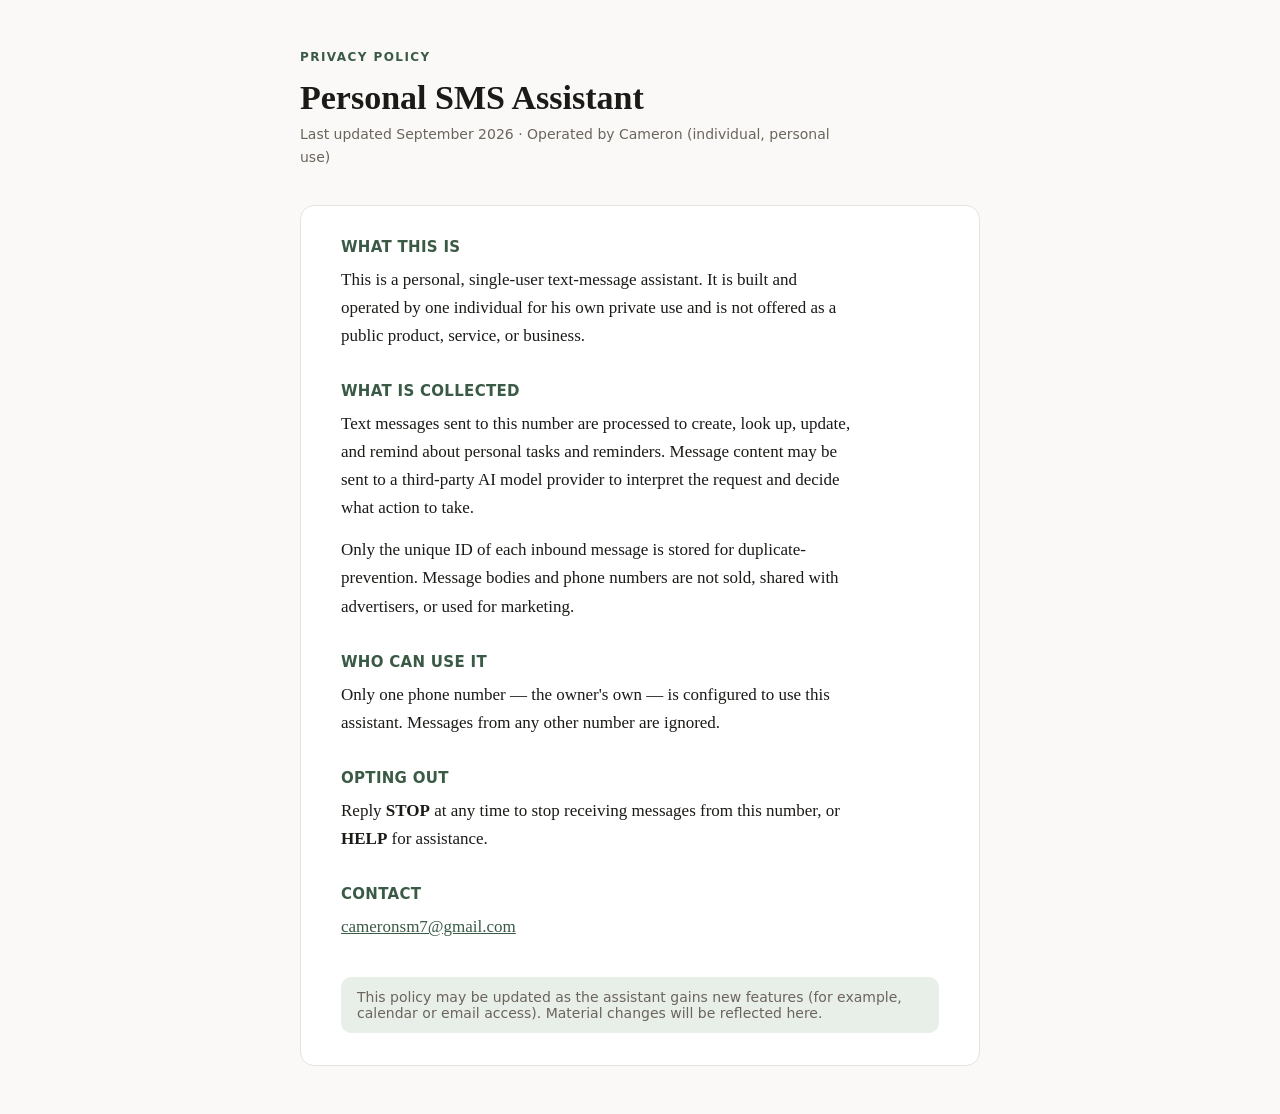
==== privacy.html @ 4bade598 "Create privacy.html" ====
<!DOCTYPE html>
<html lang="en">
<head>
<meta charset="UTF-8">
<meta name="viewport" content="width=device-width, initial-scale=1.0">
<title>Privacy Policy — Personal SMS Assistant</title>
<style>
:root{
  --bg:#faf9f7; --surface:#ffffff; --text:#1c1a17; --muted:#6b655c;
  --border:#e7e2da; --accent:#3a5a45; --accent-soft:#e8efe9;
}
@media (prefers-color-scheme: dark){
  :root{
    --bg:#17161a; --surface:#1f1e23; --text:#eeece7; --muted:#a7a29a;
    --border:#33313a; --accent:#8fc9a3; --accent-soft:#22302a;
  }
}
*{box-sizing:border-box;}
body{
  margin:0; background:var(--bg); color:var(--text);
  font-family:Georgia, "Times New Roman", serif;
  padding:48px 20px;
}
.page{max-width:680px; margin:0 auto;}
.eyebrow{
  font-family:system-ui, sans-serif; font-size:12px; letter-spacing:.12em;
  text-transform:uppercase; color:var(--accent); font-weight:600; margin:0 0 10px;
}
h1{font-size:34px; line-height:1.15; margin:0 0 6px;}
.meta{font-family:system-ui, sans-serif; color:var(--muted); font-size:14px; margin:0 0 36px;}
.card{
  background:var(--surface); border:1px solid var(--border); border-radius:14px;
  padding:32px clamp(20px,4vw,40px);
}
h2{
  font-family:system-ui, sans-serif; font-size:15px; letter-spacing:.02em;
  text-transform:uppercase; color:var(--accent); margin:32px 0 10px; font-weight:600;
}
h2:first-of-type{margin-top:0;}
p{font-size:17px; line-height:1.65; max-width:60ch; margin:0 0 14px; color:var(--text);}
.note{
  font-family:system-ui, sans-serif; font-size:14px; color:var(--muted);
  background:var(--accent-soft); border-radius:10px; padding:12px 16px; margin-top:36px;
}
a{color:var(--accent);}
</style>
</head>
<body>
<div class="page">
  <p class="eyebrow">Privacy Policy</p>
  <h1>Personal SMS Assistant</h1>
  <p class="meta">Last updated September 2026 &middot; Operated by Cameron (individual, personal use)</p>
  <div class="card">
    <h2>What this is</h2>
    <p>This is a personal, single-user text-message assistant. It is built and operated by one individual for his own private use and is not offered as a public product, service, or business.</p>

    <h2>What is collected</h2>
    <p>Text messages sent to this number are processed to create, look up, update, and remind about personal tasks and reminders. Message content may be sent to a third-party AI model provider to interpret the request and decide what action to take.</p>
    <p>Only the unique ID of each inbound message is stored for duplicate-prevention. Message bodies and phone numbers are not sold, shared with advertisers, or used for marketing.</p>

    <h2>Who can use it</h2>
    <p>Only one phone number &mdash; the owner's own &mdash; is configured to use this assistant. Messages from any other number are ignored.</p>

    <h2>Opting out</h2>
    <p>Reply <strong>STOP</strong> at any time to stop receiving messages from this number, or <strong>HELP</strong> for assistance.</p>

    <h2>Contact</h2>
    <p><a href="mailto:cameronsm7@gmail.com">cameronsm7@gmail.com</a></p>

    <div class="note">This policy may be updated as the assistant gains new features (for example, calendar or email access). Material changes will be reflected here.</div>
  </div>
</div>
</body>
</html>
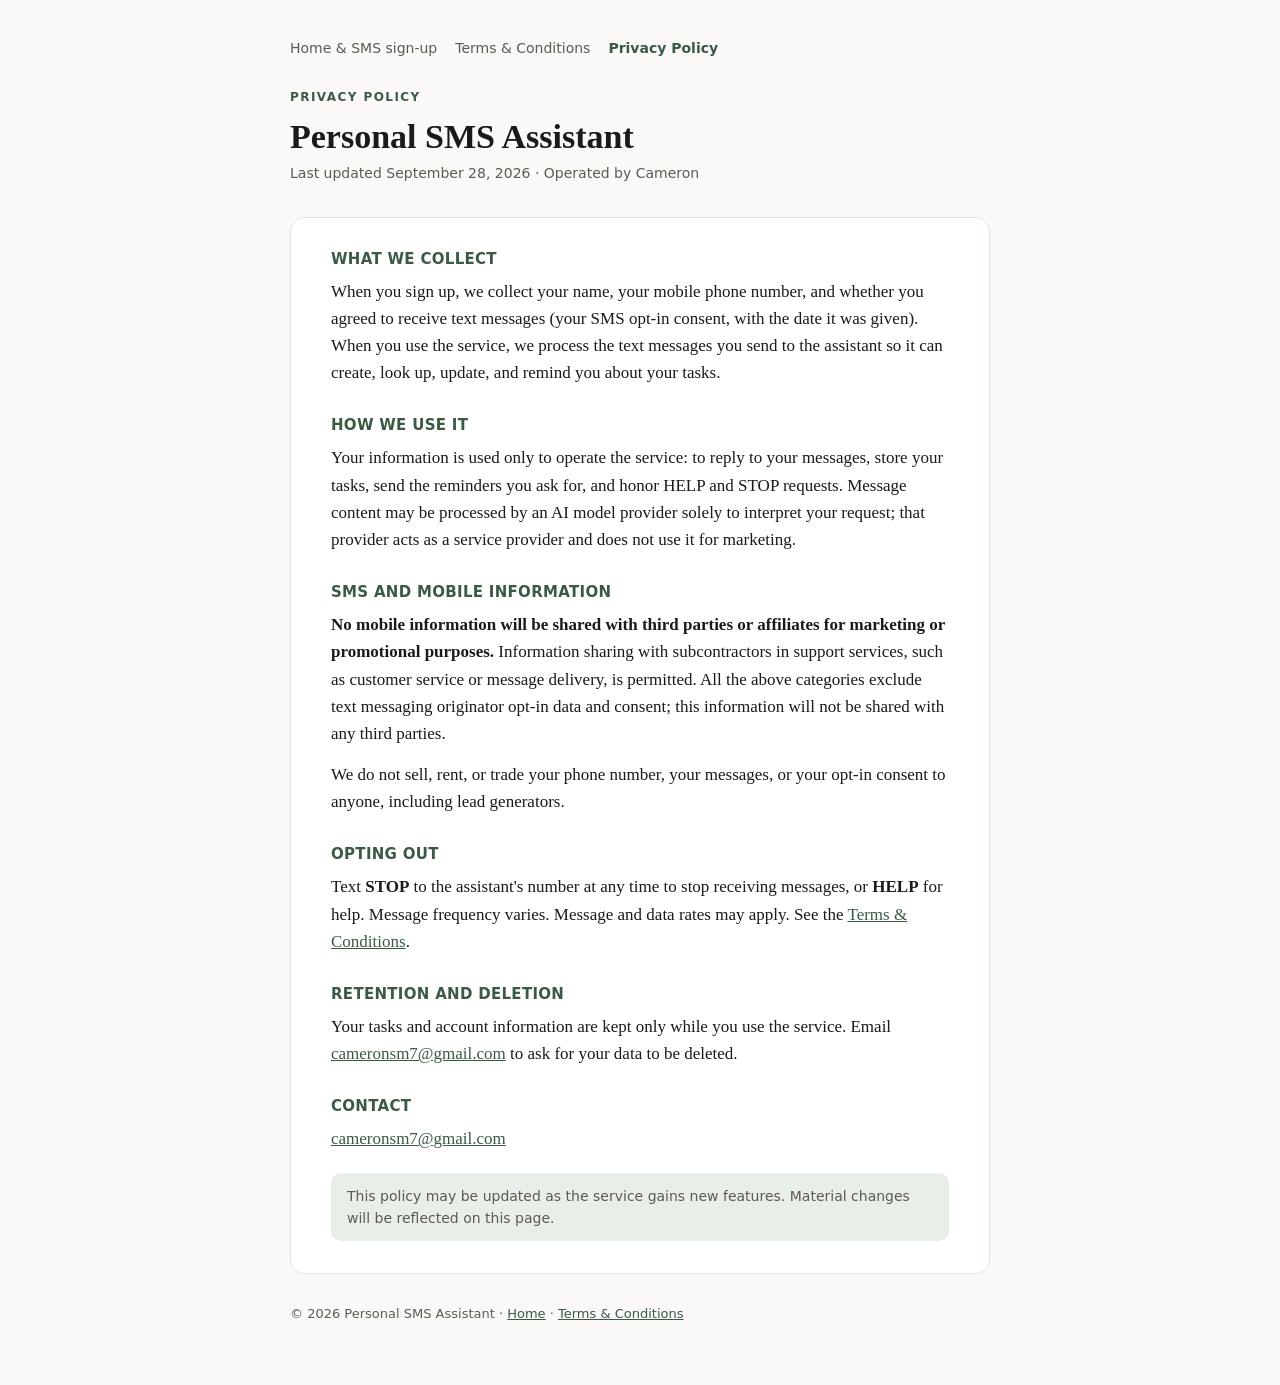
==== commit a312dee2: "Add public SMS opt-in form and A2P-compliant terms/privacy Rebuild the site for the Twilio A2P 10DLC" ====
--- a/privacy.html
+++ b/privacy.html
@@ -4,71 +4,44 @@
 <meta charset="UTF-8">
 <meta name="viewport" content="width=device-width, initial-scale=1.0">
 <title>Privacy Policy — Personal SMS Assistant</title>
-<style>
-:root{
-  --bg:#faf9f7; --surface:#ffffff; --text:#1c1a17; --muted:#6b655c;
-  --border:#e7e2da; --accent:#3a5a45; --accent-soft:#e8efe9;
-}
-@media (prefers-color-scheme: dark){
-  :root{
-    --bg:#17161a; --surface:#1f1e23; --text:#eeece7; --muted:#a7a29a;
-    --border:#33313a; --accent:#8fc9a3; --accent-soft:#22302a;
-  }
-}
-*{box-sizing:border-box;}
-body{
-  margin:0; background:var(--bg); color:var(--text);
-  font-family:Georgia, "Times New Roman", serif;
-  padding:48px 20px;
-}
-.page{max-width:680px; margin:0 auto;}
-.eyebrow{
-  font-family:system-ui, sans-serif; font-size:12px; letter-spacing:.12em;
-  text-transform:uppercase; color:var(--accent); font-weight:600; margin:0 0 10px;
-}
-h1{font-size:34px; line-height:1.15; margin:0 0 6px;}
-.meta{font-family:system-ui, sans-serif; color:var(--muted); font-size:14px; margin:0 0 36px;}
-.card{
-  background:var(--surface); border:1px solid var(--border); border-radius:14px;
-  padding:32px clamp(20px,4vw,40px);
-}
-h2{
-  font-family:system-ui, sans-serif; font-size:15px; letter-spacing:.02em;
-  text-transform:uppercase; color:var(--accent); margin:32px 0 10px; font-weight:600;
-}
-h2:first-of-type{margin-top:0;}
-p{font-size:17px; line-height:1.65; max-width:60ch; margin:0 0 14px; color:var(--text);}
-.note{
-  font-family:system-ui, sans-serif; font-size:14px; color:var(--muted);
-  background:var(--accent-soft); border-radius:10px; padding:12px 16px; margin-top:36px;
-}
-a{color:var(--accent);}
-</style>
+<link rel="stylesheet" href="style.css">
 </head>
 <body>
 <div class="page">
+  <nav>
+    <a href="./">Home &amp; SMS sign-up</a>
+    <a href="terms.html">Terms &amp; Conditions</a>
+    <a href="privacy.html" aria-current="page">Privacy Policy</a>
+  </nav>
+
   <p class="eyebrow">Privacy Policy</p>
   <h1>Personal SMS Assistant</h1>
-  <p class="meta">Last updated September 2026 &middot; Operated by Cameron (individual, personal use)</p>
+  <p class="meta">Last updated September 28, 2026 &middot; Operated by Cameron</p>
+
   <div class="card">
-    <h2>What this is</h2>
-    <p>This is a personal, single-user text-message assistant. It is built and operated by one individual for his own private use and is not offered as a public product, service, or business.</p>
+    <h2>What we collect</h2>
+    <p>When you sign up, we collect your name, your mobile phone number, and whether you agreed to receive text messages (your SMS opt-in consent, with the date it was given). When you use the service, we process the text messages you send to the assistant so it can create, look up, update, and remind you about your tasks.</p>
 
-    <h2>What is collected</h2>
-    <p>Text messages sent to this number are processed to create, look up, update, and remind about personal tasks and reminders. Message content may be sent to a third-party AI model provider to interpret the request and decide what action to take.</p>
-    <p>Only the unique ID of each inbound message is stored for duplicate-prevention. Message bodies and phone numbers are not sold, shared with advertisers, or used for marketing.</p>
+    <h2>How we use it</h2>
+    <p>Your information is used only to operate the service: to reply to your messages, store your tasks, send the reminders you ask for, and honor HELP and STOP requests. Message content may be processed by an AI model provider solely to interpret your request; that provider acts as a service provider and does not use it for marketing.</p>
 
-    <h2>Who can use it</h2>
-    <p>Only one phone number &mdash; the owner's own &mdash; is configured to use this assistant. Messages from any other number are ignored.</p>
+    <h2>SMS and mobile information</h2>
+    <p><strong>No mobile information will be shared with third parties or affiliates for marketing or promotional purposes.</strong> Information sharing with subcontractors in support services, such as customer service or message delivery, is permitted. All the above categories exclude text messaging originator opt-in data and consent; this information will not be shared with any third parties.</p>
+    <p>We do not sell, rent, or trade your phone number, your messages, or your opt-in consent to anyone, including lead generators.</p>
 
     <h2>Opting out</h2>
-    <p>Reply <strong>STOP</strong> at any time to stop receiving messages from this number, or <strong>HELP</strong> for assistance.</p>
+    <p>Text <strong>STOP</strong> to the assistant's number at any time to stop receiving messages, or <strong>HELP</strong> for help. Message frequency varies. Message and data rates may apply. See the <a href="terms.html">Terms &amp; Conditions</a>.</p>
+
+    <h2>Retention and deletion</h2>
+    <p>Your tasks and account information are kept only while you use the service. Email <a href="mailto:cameronsm7@gmail.com">cameronsm7@gmail.com</a> to ask for your data to be deleted.</p>
 
     <h2>Contact</h2>
     <p><a href="mailto:cameronsm7@gmail.com">cameronsm7@gmail.com</a></p>
 
-    <div class="note">This policy may be updated as the assistant gains new features (for example, calendar or email access). Material changes will be reflected here.</div>
+    <p class="note">This policy may be updated as the service gains new features. Material changes will be reflected on this page.</p>
   </div>
+
+  <footer>&copy; 2026 Personal SMS Assistant &middot; <a href="./">Home</a> &middot; <a href="terms.html">Terms &amp; Conditions</a></footer>
 </div>
 </body>
 </html>
--- a/style.css
+++ b/style.css
@@ -0,0 +1,65 @@
+:root{
+  --bg:#faf9f7; --surface:#ffffff; --text:#1c1a17; --muted:#5f5950;
+  --border:#e7e2da; --accent:#3a5a45; --accent-soft:#e8efe9;
+}
+@media (prefers-color-scheme: dark){
+  :root{
+    --bg:#17161a; --surface:#1f1e23; --text:#eeece7; --muted:#a7a29a;
+    --border:#33313a; --accent:#8fc9a3; --accent-soft:#22302a;
+  }
+}
+*{box-sizing:border-box;}
+body{
+  margin:0; background:var(--bg); color:var(--text);
+  font-family:Georgia, "Times New Roman", serif;
+  padding:40px 16px 64px;
+}
+.page{max-width:700px; margin:0 auto;}
+nav{
+  font-family:system-ui, sans-serif; font-size:14px; margin:0 0 32px;
+  display:flex; flex-wrap:wrap; gap:6px 18px;
+}
+nav a{color:var(--muted); text-decoration:none;}
+nav a[aria-current="page"]{color:var(--accent); font-weight:600;}
+.eyebrow{
+  font-family:system-ui, sans-serif; font-size:12px; letter-spacing:.12em;
+  text-transform:uppercase; color:var(--accent); font-weight:600; margin:0 0 10px;
+}
+h1{font-size:34px; line-height:1.15; margin:0 0 6px;}
+.meta{font-family:system-ui, sans-serif; color:var(--muted); font-size:14px; margin:0 0 32px;}
+.card{
+  background:var(--surface); border:1px solid var(--border); border-radius:14px;
+  padding:32px clamp(18px,4vw,40px); margin:0 0 24px;
+}
+h2{
+  font-family:system-ui, sans-serif; font-size:15px; letter-spacing:.02em;
+  text-transform:uppercase; color:var(--accent); margin:30px 0 10px; font-weight:600;
+}
+.card > h2:first-child{margin-top:0;}
+p, li{font-size:17px; line-height:1.6;}
+p{margin:0 0 14px;}
+ul{padding-left:22px; margin:0 0 14px;}
+li{margin-bottom:6px;}
+a{color:var(--accent);}
+.note{
+  font-family:system-ui, sans-serif; font-size:14px; color:var(--muted);
+  background:var(--accent-soft); border-radius:10px; padding:12px 16px; margin:20px 0 0;
+}
+form{font-family:system-ui, sans-serif;}
+label.field{display:block; font-size:15px; font-weight:600; margin:0 0 6px;}
+input[type=text], input[type=tel]{
+  width:100%; font:inherit; font-size:16px; padding:10px 12px; margin:0 0 18px;
+  border:1px solid var(--border); border-radius:8px; background:var(--bg); color:var(--text);
+}
+.consent{
+  display:flex; gap:12px; align-items:flex-start; margin:4px 0 20px;
+  padding:14px 16px; border:1px solid var(--border); border-radius:10px;
+}
+.consent input{margin-top:4px; width:18px; height:18px; flex:none;}
+.consent span{font-size:14px; line-height:1.55;}
+button{
+  font:inherit; font-size:16px; font-weight:600; padding:11px 22px; border:0; border-radius:8px;
+  background:var(--accent); color:var(--bg); cursor:pointer;
+}
+.fine{font-size:13px; line-height:1.55; color:var(--muted); margin:16px 0 0;}
+footer{font-family:system-ui, sans-serif; font-size:13px; color:var(--muted); margin-top:32px;}
